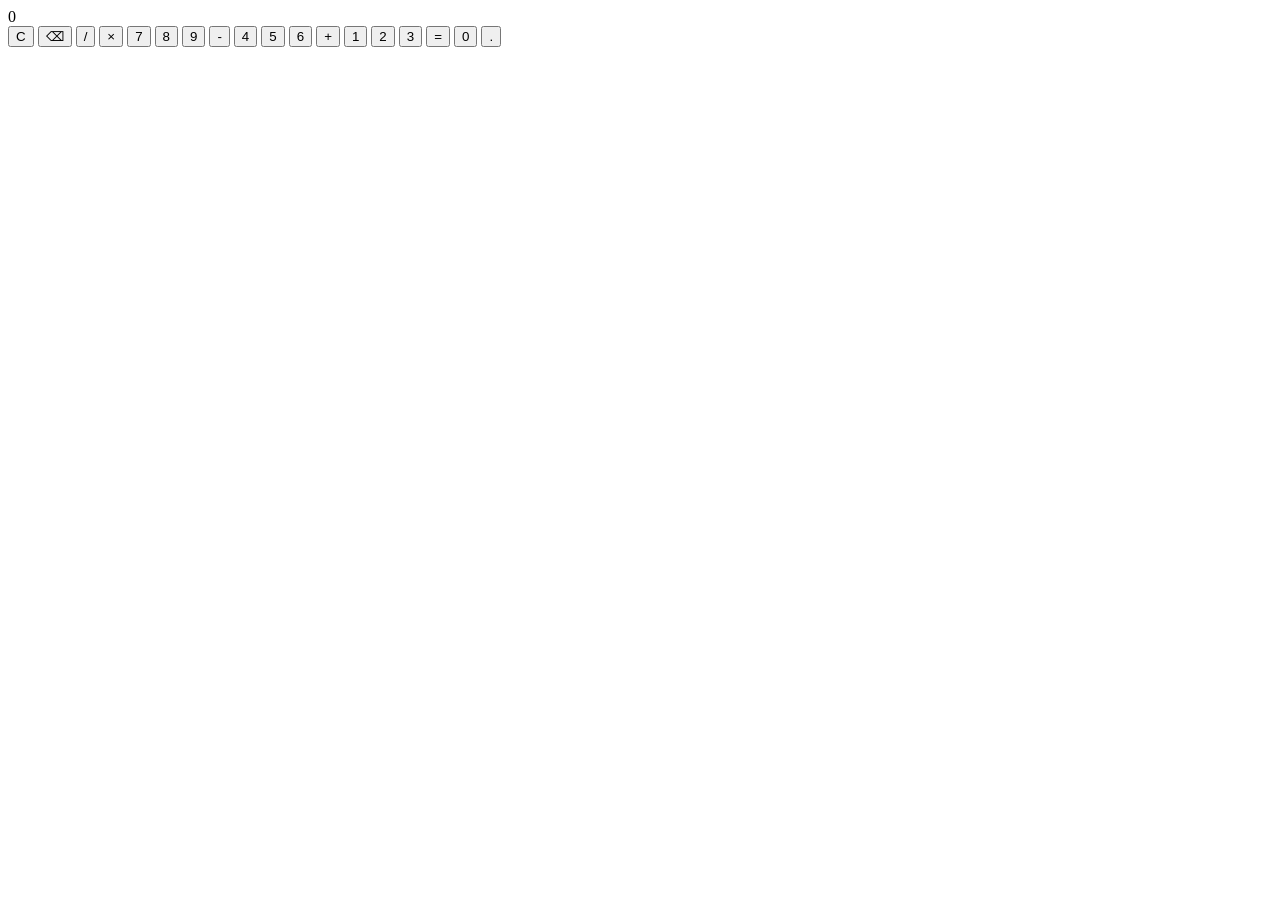
==== projects/calculator-app/index.html @ 8fce5506 "Fixed all project HTML files with correct content" ====
<!DOCTYPE html>
<html lang="en">
<head>
    <meta charset="UTF-8">
    <meta name="viewport" content="width=device-width, initial-scale=1.0">
    <title>Calculator</title>
    <link rel="stylesheet" href="style.css">
</head>
<body>
    <div class="container">
        <div class="calculator">
            <div class="display" id="display">0</div>
            <div class="buttons">
                <button class="btn clear">C</button>
                <button class="btn delete">⌫</button>
                <button class="btn operator">/</button>
                <button class="btn operator">×</button>
                <button class="btn number">7</button>
                <button class="btn number">8</button>
                <button class="btn number">9</button>
                <button class="btn operator">-</button>
                <button class="btn number">4</button>
                <button class="btn number">5</button>
                <button class="btn number">6</button>
                <button class="btn operator">+</button>
                <button class="btn number">1</button>
                <button class="btn number">2</button>
                <button class="btn number">3</button>
                <button class="btn equals">=</button>
                <button class="btn number zero">0</button>
                <button class="btn number">.</button>
            </div>
        </div>
    </div>
    <script src="script.js"></script>
</body>
</html>
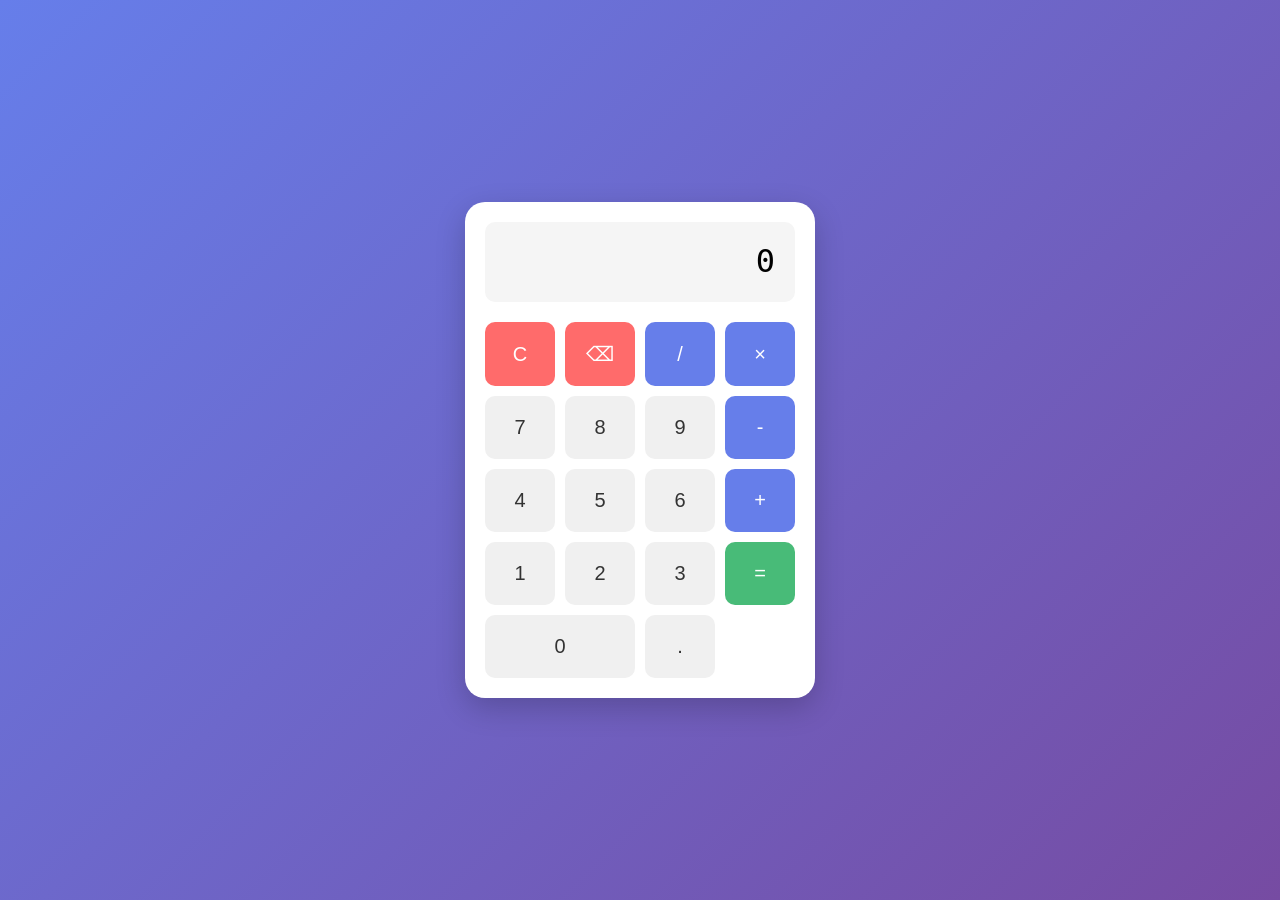
==== commit 80ecc550: "Fixed Calculator - complete working version" ====
--- a/projects/calculator-app/index.html
+++ b/projects/calculator-app/index.html
@@ -15,18 +15,22 @@
                 <button class="btn delete">⌫</button>
                 <button class="btn operator">/</button>
                 <button class="btn operator">×</button>
+                
                 <button class="btn number">7</button>
                 <button class="btn number">8</button>
                 <button class="btn number">9</button>
                 <button class="btn operator">-</button>
+                
                 <button class="btn number">4</button>
                 <button class="btn number">5</button>
                 <button class="btn number">6</button>
                 <button class="btn operator">+</button>
+                
                 <button class="btn number">1</button>
                 <button class="btn number">2</button>
                 <button class="btn number">3</button>
                 <button class="btn equals">=</button>
+                
                 <button class="btn number zero">0</button>
                 <button class="btn number">.</button>
             </div>
--- a/projects/calculator-app/style.css
+++ b/projects/calculator-app/style.css
@@ -0,0 +1,110 @@
+* {
+    margin: 0;
+    padding: 0;
+    box-sizing: border-box;
+}
+
+body {
+    font-family: 'Segoe UI', Tahoma, Geneva, Verdana, sans-serif;
+    background: linear-gradient(135deg, #667eea, #764ba2);
+    min-height: 100vh;
+    display: flex;
+    justify-content: center;
+    align-items: center;
+    padding: 20px;
+}
+
+.container {
+    width: 100%;
+    max-width: 350px;
+}
+
+.calculator {
+    background: white;
+    border-radius: 20px;
+    padding: 20px;
+    box-shadow: 0 10px 30px rgba(0,0,0,0.2);
+}
+
+.display {
+    background: #f5f5f5;
+    padding: 20px;
+    font-size: 32px;
+    text-align: right;
+    border-radius: 10px;
+    margin-bottom: 20px;
+    font-family: monospace;
+    min-height: 80px;
+    word-wrap: break-word;
+    overflow: hidden;
+}
+
+.buttons {
+    display: grid;
+    grid-template-columns: repeat(4, 1fr);
+    gap: 10px;
+}
+
+.btn {
+    padding: 20px;
+    font-size: 20px;
+    border: none;
+    border-radius: 10px;
+    cursor: pointer;
+    transition: transform 0.2s, background 0.2s;
+}
+
+.btn:hover {
+    transform: scale(0.95);
+}
+
+.btn:active {
+    transform: scale(0.90);
+}
+
+.number {
+    background: #f0f0f0;
+    color: #333;
+}
+
+.number:hover {
+    background: #e0e0e0;
+}
+
+.operator {
+    background: #667eea;
+    color: white;
+}
+
+.operator:hover {
+    background: #5a67d8;
+}
+
+.clear, .delete {
+    background: #ff6b6b;
+    color: white;
+}
+
+.clear:hover, .delete:hover {
+    background: #e55a5a;
+}
+
+.equals {
+    background: #48bb78;
+    color: white;
+}
+
+.equals:hover {
+    background: #3aa86a;
+}
+
+.zero {
+    grid-column: span 2;
+}
+
+@media (max-width: 400px) {
+    .btn {
+        padding: 15px;
+        font-size: 18px;
+    }
+}
